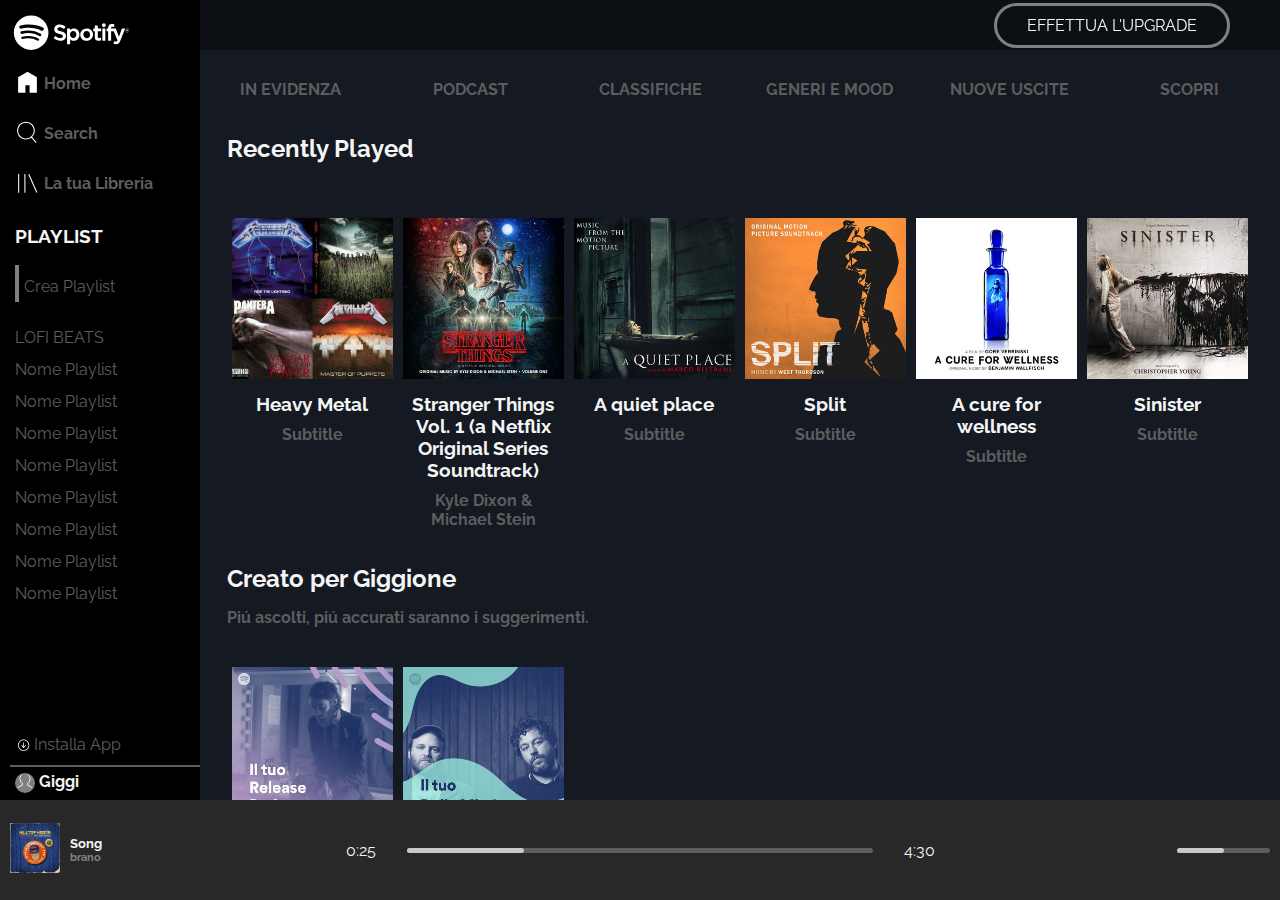
==== bonus/index.html @ 2e9497d9 "creata bonus con hover vari" ====
<!DOCTYPE html>
<html lang="en">
    <head>
        <meta charset="UTF-8">
        <meta http-equiv="X-UA-Compatible" content="IE=edge">
        <meta name="viewport" content="width=device-width, initial-scale=1.0">
        <title>Spotify Lettore Web</title>
        <link rel="icon" type="image/x-icon" href="./img/favicon.svg" />
        <link rel="stylesheet" href="https://cdnjs.cloudflare.com/ajax/libs/font-awesome/6.3.0/css/all.min.css" integrity="sha512-SzlrxWUlpfuzQ+pcUCosxcglQRNAq/DZjVsC0lE40xsADsfeQoEypE+enwcOiGjk/bSuGGKHEyjSoQ1zVisanQ==" crossorigin="anonymous" referrerpolicy="no-referrer" />
        <link href="https://fonts.googleapis.com/css2?family=Raleway:ital,wght@0,100;0,200;0,300;0,400;0,500;0,600;0,700;0,800;0,900;1,100;1,200;1,300;1,400;1,500;1,600;1,700;1,800;1,900&display=swap" rel="stylesheet">
        <link rel="stylesheet" href="./css/style.css" />

    </head>


    <body class="pos-rel">



        <!------------    MAIN   ------------>
        <main class="d-flex overflow-y-hidden">


            <!------------    aside   ------------>

            <aside id="side-bar" class="d-flex direction-column">
                
                <div id="top-bar" class="">
                   
                    <a id="logo" class="white-text" href="#">
                        <span class="">
                            <img src="./img/logo-small.svg" alt="logo-small" />
                        </span>
                        <span class="d-none"> 
                            <img src="./img/logo.svg" alt="logo" />
                        </span>
                        
                    </a>

                    <a id="home" href="#">
                        <span class="">
                            <img src="./img/home.svg" alt="Home-logo" />
                        </span>
                        <span class="d-none"> 
                            <h4>Home</h4>
                        </span>
                        
                    </a>

                    <a id="search" href="#">
                        <span class="">
                            <img src="./img/search.svg" alt="Search-logo" />
                        </span>
                        <span class="d-none"> 
                            <h4>Search</h4>
                        </span>
                    </a>

                    <a id="library" href="#">
                        <span class="">
                            <img src="./img/libreria.svg" alt="Library-logo" />
                        </span>
                        <span class="d-none"> 
                            <h4>La tua Libreria</h4>
                        </span>
                    </a>

                </div>
                
                <div id="playlist" class="d-none overflow-y-hidden">
                    
                    <h3 class="white-text">PLAYLIST</h3>

                    <a id="create-playlist" class="d-flex align-center" href="#">
                        <span>
                            <i class="fa-solid fa-plus bg-grey black-text"></i>
                        </span>
                        <span class="">Crea Playlist</span>
                    </a>

                    <ul class="scroll">

                        <li class=""> 
                            <a href="#">LOFI BEATS</a>
                        </li>

                        <li class=""> 
                            <a href="#">Nome Playlist</a>
                        </li>

                        <li class=""> 
                            <a href="#">Nome Playlist</a>
                        </li>

                        <li class=""> 
                            <a href="#">Nome Playlist</a>
                        </li>

                        <li class=""> 
                            <a href="#">Nome Playlist</a>
                        </li>

                        <li class=""> 
                            <a href="#">Nome Playlist</a>
                        </li>

                        <li class=""> 
                            <a href="#">Nome Playlist</a>
                        </li>

                        <li class=""> 
                            <a href="#">Nome Playlist</a>
                        </li>

                        <li class=""> 
                            <a href="#">Nome Playlist</a>
                        </li>

                    </ul>

                </div>

                <div id="bottom-bar" class="text-center">

                    <a href="#" id="download">
                        <span class="">
                            <img src="./img/download.svg" alt="download" />
                        </span>
                        <span class="d-none">Installa App</span>
                    </a>

                    <a href="#" id="user">
                        <span class="">
                            <img src="./img/profile.svg" alt="download" />
                        </span>
                        <span class="d-none white-text"><h4>Giggi</h4></span>
                    </a>

                </div>
               
            </aside>



            <!------------    content   ------------>

            <div id="content" class="scroll">

                <div class="call-to-action d-flex pos-fix">
                    <a class="btn white-text" href="#">EFFETTUA L'UPGRADE</a>
                </div>

                <nav>
                    <ul class="d-flex wrap justify-center text-center">

                        <li class="">
                            <a href="#" ><h3>IN EVIDENZA</h3></a>
                        </li>

                        <li class="">
                            <a href="#" ><h3>PODCAST</h3></a>
                        </li>

                        <li class="">
                            <a href="#" ><h3>CLASSIFICHE</h3></a>
                        </li>

                        <li class="">
                            <a href="#" ><h3>GENERI E MOOD</h3></a>
                        </li>

                        <li class="">
                            <a href="#" ><h3>NUOVE USCITE</h3></a>
                        </li>

                        <li class="">
                            <a href="#" ><h3>SCOPRI</h3></a>
                        </li>
                        
                    </ul>
                </nav>

                <div class="container">

                    <section id="recent">
                        
                        <a href="#">
                            <h2 class="white-text">Recently Played</h2>
                        </a>

                        <div class="row d-flex wrap">

                            <div class="col text-center">
                                
                                <a href="#">
                                    <div class="pos-rel w-100">
                                            
                                            <div class="layover">
                                                <i class="fa-solid fa-circle-play"></i>
                                            </div>
                                        
                                            <img class="w-100" src="./img/metal_lifting.jpg" alt="heavy-metal" />
                                    </div>

                                    <div class="white-text">
                                        <h3>Heavy Metal</h3>
                                    </div>
                                </a>

                                <div class="grey-dark-text">
                                    <a href="#">
                                        <h4>Subtitle</h4>
                                    </a>
                                </div>
                            </div>

                            <div class="col text-center">
                                
                                <a href="#">
                                    <div class="pos-rel w-100">
                                            
                                            <div class="layover">
                                                <i class="fa-solid fa-circle-play"></i>
                                            </div>
                                        <img class="w-100" src="./img/stranger.jpeg" alt="stranger-things" />
                                    </div>
                                    <div class="white-text">
                                        <h3>Stranger Things Vol. 1 (a Netflix Original Series Soundtrack)</h3>
                                    </div>
                                </a>

                                <div class="grey-dark-text">
                                    <a href="#">
                                        <h4>Kyle Dixon & Michael Stein</h4>
                                    </a>
                                </div>
                            </div>

                            <div class="col text-center">
                                
                                <a href="#">
                                    <div class="pos-rel w-100">
                                            
                                            <div class="layover">
                                                <i class="fa-solid fa-circle-play"></i>
                                            </div>
                                        <img class="w-100" src="./img/aquietplace.jpeg" alt="a-quite-place" />
                                    </div>
                                    <div class="white-text">
                                        <h3>A quiet place</h3>
                                    </div>
                                </a>

                                <div class="grey-dark-text">
                                    <a href="#">
                                        <h4>Subtitle</h4>
                                    </a>
                                </div>
                            </div>

                            <div class="col text-center">
                                
                                <a href="#">
                                    <div class="pos-rel w-100">
                                            
                                            <div class="layover">
                                                <i class="fa-solid fa-circle-play"></i>
                                            </div>
                                        <img class="w-100" src="./img/split.jpeg" alt="split" />
                                    </div>
                                    <div class="white-text">
                                        <h3>Split</h3>
                                    </div>
                                </a>

                                <div class="grey-dark-text">
                                    <a href="#">
                                        <h4>Subtitle</h4>
                                    </a>
                                </div>
                            </div>

                            <div class="col text-center">
                                
                                <a href="#">
                                    <div class="pos-rel w-100">
                                            
                                            <div class="layover">
                                                <i class="fa-solid fa-circle-play"></i>
                                            </div>
                                        <img class="w-100" src="./img/cure.jpeg" alt="cure" />
                                    </div>
                                    <div class="white-text">
                                        <h3>A cure for wellness</h3>
                                    </div>
                                </a>

                                <div class="grey-dark-text">
                                    <a href="#">
                                        <h4>Subtitle</h4>
                                    </a>
                                </div>
                            </div>

                            <div class="col text-center">
                                
                                <a href="#">
                                    <div class="pos-rel w-100">
                                            
                                            <div class="layover">
                                                <i class="fa-solid fa-circle-play"></i>
                                            </div>
                                        <img class="w-100" src="./img/sinister.jpeg" alt="sinister" />
                                    </div>
                                    <div class="white-text">
                                        <h3>Sinister</h3>
                                    </div>
                                </a>

                                <div class="grey-dark-text">
                                    <a href="#">
                                        <h4>Subtitle</h4>
                                    </a>
                                </div>
                            </div>



                        </div>

                        

                    </section>

                    <section id="for-u">

                        <a href="#">
                            <h2 class="white-text">Creato per Giggione</h2>
                        </a> 

                        <h4 class="grey-dark-text">Piú ascolti, piú accurati saranno i suggerimenti.</h4>
                        
                        <div class="row d-flex wrap">

                            <div class="col text-center">

                                <a href="#">
                                    <div class="pos-rel w-100">
                                            
                                            <div class="layover">
                                                <i class="fa-solid fa-circle-play"></i>
                                            </div>
                                        <img class="w-100" src="./img/radar.jpeg" alt="release-radar" />
                                    </div>

                                    <div class="white-text">
                                        <h3>Release Radar</h3>
                                    </div>
                                </a>

                            </div>

                            <div class="col text-center">

                                <a href="#">
                                    <div class="pos-rel w-100">
                                            
                                            <div class="layover">
                                                <i class="fa-solid fa-circle-play"></i>
                                            </div>
                                        <img class="w-100" src="./img/mixdaily.jpeg" alt="daily-mix-1" />
                                    </div>

                                    <div class="white-text">
                                        <h3>Daily Mix 1</h3>
                                    </div>
                                </a>

                            </div>

                        </div>
                        
                    </section>

                    <section id="popular">

                        <a href="#">
                            <h2 class="white-text">Artisti piú popolari</h2>
                        </a>

                        <h4 class="grey-dark-text">Piú ascolti, piú accurati saranno i suggerimenti.</h4>

                        <div class="row d-flex wrap">

                            <div class="col text-center">
                                <a href="#">
                                    <div class="pos-rel w-100">
                                            
                                            <div class="layover">
                                                <i class="fa-solid fa-circle-play"></i>
                                            </div>
                                        <img class="w-100 circular-frame" src="./img/youg.jpeg" alt="youg" />
                                    </div>
                                    <div class="white-text">
                                        <h3>Lana del Rey</h3>
                                    </div>
                                </a>
                            </div>

                            <div class="col text-center">
                                <a href="#">
                                    <div class="pos-rel w-100">
                                            
                                            <div class="layover">
                                                <i class="fa-solid fa-circle-play"></i>
                                            </div>
                                        <img class="w-100 circular-frame" src="./img/einaudi.jpeg" alt="einaudi" />
                                    </div>
                                    <div class="white-text">
                                        <h3>Einaudi</h3>
                                    </div>
                                </a>
                            </div>
                            
                        </div>

                        
                        
                    </section>
                    
                </div>

            </div>

        </main>
        


        <!------------    FOOTER   ------------>

        <footer class="d-flex space-between align-center">

            <div id="footer-left" class="d-flex align-center space-between">

                <div id="footer-cover" class="d-flex align-center">
                    <div>
                        <img class="" src="./img/player_left.jpg" alt="footer-cover">
                    </div>

                    <span class="jusify-self-start">
                        <a href="#">
                            <h5 class="white-text">Song</h5>
                        </a>
                        <a href="#">
                            <h6 class="grey-text">brano</h6>
                        </a>
                    </span>
                </div>  
                
                <div class="grey-text">
                    
                    <a href="#"> 
                        <i class="fa-regular fa-folder"></i>
                    </a>
                    
                    <a href="#"> 
                        <i class="fa-regular fa-heart"></i>
                    </a>

                </div>
            </div>
            
            <div id="footer-center" class="white-text text-center">

                <div id="controls" class="d-flex align-center justify-center">
                    <i class="fa-solid fa-shuffle"></i>
                    <i class="fa-solid fa-backward-step"></i>
                    <i class="fa-regular fa-circle-play"></i>
                    <i class="fa-solid fa-forward-step"></i>
                    <i class="fa-solid fa-rotate-right"></i>
                </div>

                <div id="time-bar" class="d-flex align-center space-between">
                    <div class="time-gone">0:25</div>

                    <div class="actual-time">

                        <div class="slider">
                            <div class="percent">
                                <div class="status"></div>
                            </div>
                        </div>

                    </div>

                    <div class="time-remain">4:30</div>
                    
                </div>
            </div>

            <div id="footer-right" class="d-flex space-between align-center grey-text">
                
                <div id="right-control">

                    <span class="">
                        <i class="fa-solid fa-list"></i>
                    </span>
                    
                    <span class="">
                        <i class="fa-solid fa-desktop"></i>
                    </span>

                    <span class="">
                        <i class="fa-solid fa-volume-high"></i>
                    </span>
                    
                </div>
                
                <div id="volume" class="d-flex justify-center">
                   
                    
                    <div class="slider">
                        <div class="percent">
                            <div class="status"></div>
                        </div>
                    </div>
                    
                </div>
            </div>
        </footer>

    </body>
</html>
---- bonus/css/style.css ----
/************************
       RESET RULES
************************/

*, *::before, *::after {
    margin: 0;
    padding: 0;
    box-sizing: border-box;
}

html{
    font-family: 'Raleway', sans-serif;
    min-height: 350px;
}

body{
    position: relative;
}

/************************
       DEBUG RULES
************************/

.debug-small-box{
    max-height: 20px;
    max-width: 200px;
    background-color: var(--green-acid-color);
}
.debug-medium-box{
    height: 300px;
    width: 300px;
    background-color:pink;
    padding:10px;
}

.border-debug-red{
    border: 1px dashed red;
}

.border-debug-green{
    border: 1px dashed rgb(6, 236, 6);
}

.debug-height-50{
    height: 50px;
}

/************************
       GLOBAL RULES
************************/

a {
    text-decoration: none;
    color: var(--dark-grey-color);
}




/************************
       UTILITY RULES
************************/

/*    color palette     */
:root{
    --black-color: #000000;
    --dark-blue-color: #141922;
    --light-black-color: #282828;
    --grey-color: #808080;
    --dark-grey-color: #5d5d5d;
    --light-grey-color: #c9c9c9;
    --white-color: #f5f5f5;
    --green-acid-color: #b8ff30;
    --layover-light-black: rgba(0, 0, 0, 0.4);

}


.white-text{
    color: var(--white-color);
}

.grey-dark-text{
    color: var(--dark-grey-color);
}

.black-text{
    color: var(--black-color);
}

.grey-text{
    color: var(--grey-color);
}

.bg-grey{
    background-color: var(--grey-color);
}

.d-flex{
    display: flex;
}

.direction-column{
    flex-direction: column;
}

.wrap{
    flex-wrap: wrap;
}

.scroll-x{
    overflow-x: auto;
}

.justify-center{
    justify-content: center;
}

.space-between{
    justify-content: space-between;
}

.jusify-self-start{
    justify-self: flex-start;
}

.align-center{
    align-items: center;
}

.d-none{
    display: none;
}

.pos-rel{
    position: relative;
}

.pos-fix{
    position: fixed;
}

.text-right{
    text-align: right;
}

.text-center{
    text-align: center;
}

.text-left{
    text-align: left;
}

.btn{
    margin-right: 50px;
    padding: 10px 30px;
    border: 3px solid var(--grey-color);
    border-radius: 50px;
    transition: scale 0.5s;
}

.middle-align{
    vertical-align: middle;
}

.container{
    width: 95%;
    margin: 0 auto;
}

.scroll{
    overflow-y: auto;
   
}

.overflow-y-hidden{
    overflow-y: hidden;
}

.w-100{
    width: 100%;
}

.h-100{
    height: 100%;
}



/************************
       STYLE RULES
************************/

/*main*/

main{
    height: calc(100vh - 100px);
}

/*side-bar*/

#side-bar{
    height:100%;
    width: 50px;
    background-color: var(--black-color);
    padding-top: 10px;
}

#top-bar{
    height: calc(100% - 60px);
    

}

#top-bar a{
    width: 100%;
    padding: 5px;
    display: inline-block;
    text-align: center;
}

#top-bar #logo img {
    height: 30px;
}

#top-bar #home img,
#top-bar #search img,
#top-bar #library img {
    width: 22px;
}

#bottom-bar{
    height: 60px;
}

#bottom-bar a {
    width: 100%;
    padding: 5px;
    display: inline-block;
}

#bottom-bar #download img {
    width: 15px;
}

#bottom-bar #user img {
    width: 20px;
    height: 20px;
    padding:1px;
    background-color: var(--grey-color);
    object-fit: cover;
    border-radius: 50%;
}



/*content*/

#content{
    width: calc(100% - 50px);
    background-color: var(--dark-blue-color);
}

.call-to-action{
    top:0;
    left: 50px;
    width: calc(100vw - 50px);
    background-color: var(--layover-light-black);
    height: 50px;
    z-index: 9999;
    justify-content: flex-end;
    align-items: center;
}

#content nav{
    margin-top:80px;
    
}

#content nav ul{
    list-style: none;
}

#content nav ul li{
    width: calc(100% / 4 - 10px);
    margin-left: 5px;
    margin-right: 5px;
    margin-bottom: 15px;
    font-size: 14px;
}

/*   section    */

section{
    margin-top:20px;
}

section a > h2 {
    margin-bottom: 15px;
    display: inline-block;
}

.col{
    width: calc(100% / 2 - 10px);
    margin-left: 5px;
    margin-right: 5px;
    margin-bottom: 15px;
    margin-top: 40px;
}

.col h3 {
    margin: 10px 0;

}


.col div.grey-dark-text{
    display: inline-block;
}

.circular-frame{
    border-radius: 50%;
    object-fit: cover;
}


/*footer*/

footer{
    width: 100%;
    height: 100px;
    background-color: var(--light-black-color);
}

#footer-left,
#footer-right {
    width: 190px;
    height: 100%;
    padding: 10px;
}

#footer-left i{
    margin-left: 5px;
}

#footer-cover{
    gap: 10px;
}

#footer-cover img{
    width: 50px;
}


#footer-center{
    width: calc(50% - 20px);
    margin: 0 10px;
}

#controls{
    height: 60%;
    font-size: 20px;
}

#footer-center i{
    margin-left: 7px;
}

#footer-center i:nth-child(3){
    font-size: 25px;
}

.time-gone,
.time-remain {
    width: 10%;
}

.actual-time{
    margin: 0 15px;
    width: calc(80% - 30px);
}

#right-control{
    width: 50%;
}

#footer-right i{
    font-size: 12px;
    padding: 0 3px;
}

#footer-right #volume{
    width: 60%;
}

#footer-right .percent {
    width: 50%;
}




/*regole barra*/

.slider{
    background-color: var(--dark-grey-color);
    height: 5px;
    width: 100%;
    margin: 20px 0;
    border-radius: 2.5px;
}

#time-bar .percent{
    width: 25%;
}

.percent{
    position: relative;
    background-color: var(--light-grey-color);
    height: 100%;
    border-radius: 2.5px;
}

.status{
    display: none;
    position: absolute;
    bottom:-4px;
    left:90%;
    height: 12px;
    width: 12px;
    border-radius: 50%;
    background-color: var(--grey-color);
}



/************************
    HOVER RULES
************************/

#side-bar a:hover,
#content nav a:hover,
#footer-left a:hover {
    color:var(--white-color);
    cursor: pointer;
}

.call-to-action .btn:hover,
.fa-circle-play:hover {
    scale: 1.1;
}

section .col  div.grey-dark-text:hover,
section  h2:first-child:hover,
#footer-left h6:hover {
    text-decoration: underline;
    cursor: pointer;
}

.layover{
    display: none;
    position: absolute;
    top: 0;
    left: 0;
    right: 0;
    bottom: 0;
    background-color: rgba(0, 0, 0, 0.5);
    font-size: 30px;
    color: var(--dark-grey-color);
}

#popular .layover{
    border-radius: 50%;
}

.row .col > a:hover .layover{
    display: flex;
    justify-content: center;
    align-items: center;
}

.slider:hover .percent{
    background-color: var(--green-acid-color);
}

.slider:hover .status {
    display:block;

}

.slider:hover{
    cursor: pointer;
}



/************************
    RESPONSIVE RULES
************************/



/*SMALL*/

@media screen and (min-width: 576px) {

    #side-bar{
        width: 200px;
        padding-left: 10px;
    }

    #content{
        width: calc(100% - 200px);
    }

    .call-to-action{
        left: 200px;
        width: calc(100vw - 200px);
    }

    #content nav ul li{
        width: calc(100% / 3 - 30px);
    }

    
    #side-bar img {
        vertical-align: middle;
    }


    /*     top-bar      */

    #top-bar{
        display: flex;
        flex-direction: column;
        height: 325px;
    }

    #top-bar > a {
        margin-bottom: 10px;
        height: 40px;
        text-align: left;
    }

    #top-bar > a > span,
    #bottom-bar > a > span{
        display: inline-block;
    }

    #top-bar #logo{
        padding-left: 3px;
        margin-bottom: 15px;
    }

    #top-bar > #logo > span:first-child{
        display: none;
    }

    #top-bar #logo img {
        height: 35px;
    }
    
    #top-bar #home img,
    #top-bar #search img,
    #top-bar #library img {
        width: 25px;
        padding-bottom: 5px;
    }


    /*    bottom-bar    */


    #bottom-bar{
        text-align: left;
        height: auto;
    }
    #bottom-bar > a {
        margin-bottom: 10px;
        height: 25px;
    }
    
    #bottom-bar #user{
        border-top: 2px solid var(--dark-grey-color);
    }

    /*    playlist    */

    #playlist {
        display: flex;
        height: 100%;
        flex-direction: column;
        min-height: 250px;
        padding-left: 5px;
        line-height: 2rem;
    }
    
    #playlist ul.scroll {
        overflow-y: auto;
        flex-grow: 1;
       
    }


    #create-playlist{
        margin: 1rem 0;
        gap: 5px;
    }
   

    #create-playlist i{
        padding: 0 2px;
        font-size: 2rem;
    }
}

/*MEDIUM*/

@media screen and (min-width: 768px) {
    
    #content nav ul li{
        width: calc(100% / 5 - 10px);
    }

    .col{
        width: calc(100% / 4 - 10px);
    }

}

/*LARGE*/

@media screen and (min-width: 992px) {
    #content nav ul li{
        width: calc(100% / 6 - 10px);
    }

    .col{
        width: calc(100% / 6 - 10px);
    }

}

@media screen and (max-height: 650px) {

    .call-to-action{
        display: none;
    }
}
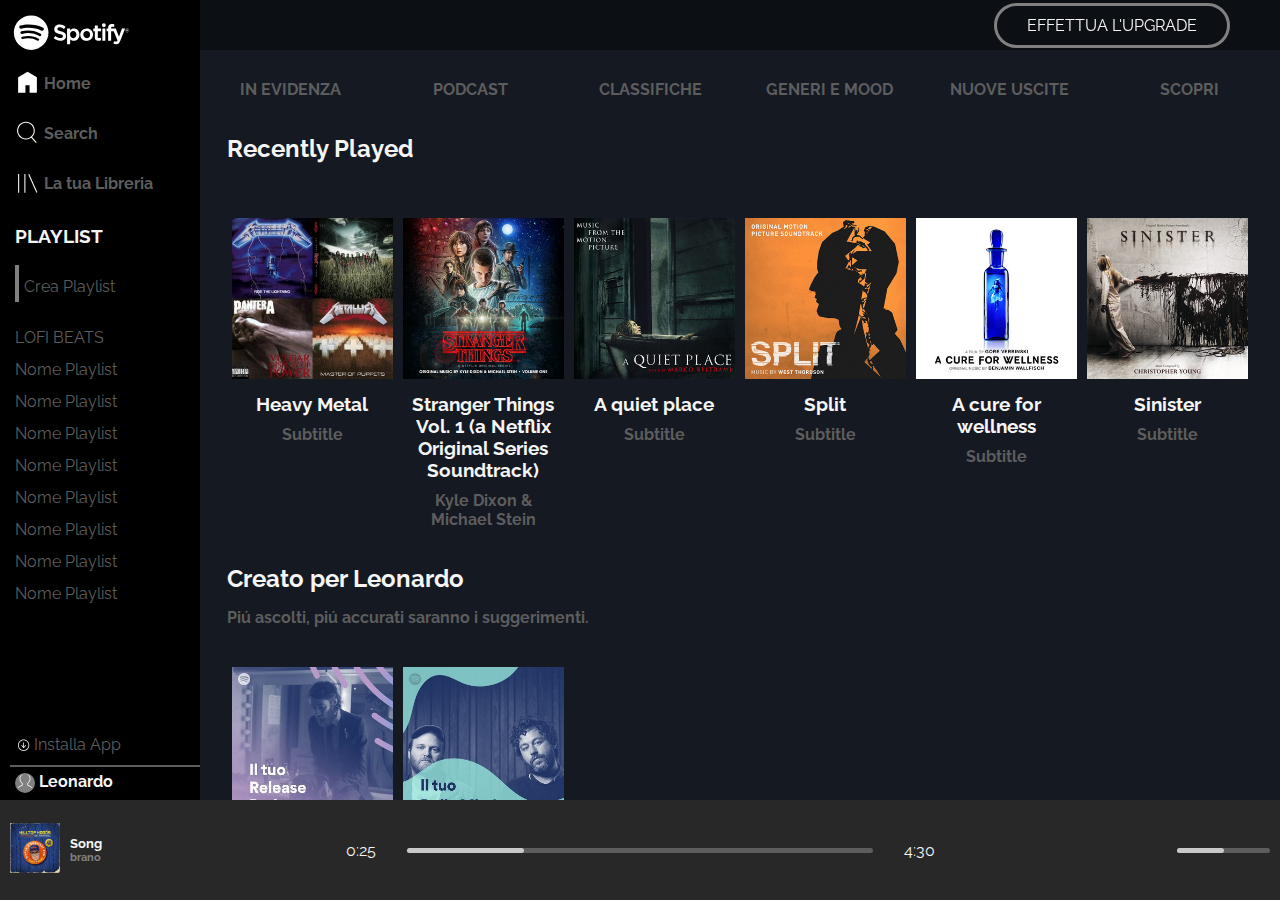
==== commit 3777b9e5: "cambio nome utente" ====
--- a/bonus/index.html
+++ b/bonus/index.html
@@ -1,13 +1,18 @@
 <!DOCTYPE html>
 <html lang="en">
+
     <head>
         <meta charset="UTF-8">
         <meta http-equiv="X-UA-Compatible" content="IE=edge">
         <meta name="viewport" content="width=device-width, initial-scale=1.0">
         <title>Spotify Lettore Web</title>
         <link rel="icon" type="image/x-icon" href="./img/favicon.svg" />
-        <link rel="stylesheet" href="https://cdnjs.cloudflare.com/ajax/libs/font-awesome/6.3.0/css/all.min.css" integrity="sha512-SzlrxWUlpfuzQ+pcUCosxcglQRNAq/DZjVsC0lE40xsADsfeQoEypE+enwcOiGjk/bSuGGKHEyjSoQ1zVisanQ==" crossorigin="anonymous" referrerpolicy="no-referrer" />
-        <link href="https://fonts.googleapis.com/css2?family=Raleway:ital,wght@0,100;0,200;0,300;0,400;0,500;0,600;0,700;0,800;0,900;1,100;1,200;1,300;1,400;1,500;1,600;1,700;1,800;1,900&display=swap" rel="stylesheet">
+        <link rel="stylesheet" href="https://cdnjs.cloudflare.com/ajax/libs/font-awesome/6.3.0/css/all.min.css"
+            integrity="sha512-SzlrxWUlpfuzQ+pcUCosxcglQRNAq/DZjVsC0lE40xsADsfeQoEypE+enwcOiGjk/bSuGGKHEyjSoQ1zVisanQ=="
+            crossorigin="anonymous" referrerpolicy="no-referrer" />
+        <link
+            href="https://fonts.googleapis.com/css2?family=Raleway:ital,wght@0,100;0,200;0,300;0,400;0,500;0,600;0,700;0,800;0,900;1,100;1,200;1,300;1,400;1,500;1,600;1,700;1,800;1,900&display=swap"
+            rel="stylesheet">
         <link rel="stylesheet" href="./css/style.css" />
 
     </head>
@@ -24,34 +29,34 @@
             <!------------    aside   ------------>
 
             <aside id="side-bar" class="d-flex direction-column">
-                
+
                 <div id="top-bar" class="">
-                   
+
                     <a id="logo" class="white-text" href="#">
                         <span class="">
                             <img src="./img/logo-small.svg" alt="logo-small" />
                         </span>
-                        <span class="d-none"> 
+                        <span class="d-none">
                             <img src="./img/logo.svg" alt="logo" />
                         </span>
-                        
+
                     </a>
 
                     <a id="home" href="#">
                         <span class="">
                             <img src="./img/home.svg" alt="Home-logo" />
                         </span>
-                        <span class="d-none"> 
+                        <span class="d-none">
                             <h4>Home</h4>
                         </span>
-                        
+
                     </a>
 
                     <a id="search" href="#">
                         <span class="">
                             <img src="./img/search.svg" alt="Search-logo" />
                         </span>
-                        <span class="d-none"> 
+                        <span class="d-none">
                             <h4>Search</h4>
                         </span>
                     </a>
@@ -60,15 +65,15 @@
                         <span class="">
                             <img src="./img/libreria.svg" alt="Library-logo" />
                         </span>
-                        <span class="d-none"> 
+                        <span class="d-none">
                             <h4>La tua Libreria</h4>
                         </span>
                     </a>
 
                 </div>
-                
+
                 <div id="playlist" class="d-none overflow-y-hidden">
-                    
+
                     <h3 class="white-text">PLAYLIST</h3>
 
                     <a id="create-playlist" class="d-flex align-center" href="#">
@@ -80,39 +85,39 @@
 
                     <ul class="scroll">
 
-                        <li class=""> 
+                        <li class="">
                             <a href="#">LOFI BEATS</a>
                         </li>
 
-                        <li class=""> 
-                            <a href="#">Nome Playlist</a>
-                        </li>
-
-                        <li class=""> 
-                            <a href="#">Nome Playlist</a>
-                        </li>
-
-                        <li class=""> 
-                            <a href="#">Nome Playlist</a>
-                        </li>
-
-                        <li class=""> 
-                            <a href="#">Nome Playlist</a>
-                        </li>
-
-                        <li class=""> 
-                            <a href="#">Nome Playlist</a>
-                        </li>
-
-                        <li class=""> 
-                            <a href="#">Nome Playlist</a>
-                        </li>
-
-                        <li class=""> 
-                            <a href="#">Nome Playlist</a>
-                        </li>
-
-                        <li class=""> 
+                        <li class="">
+                            <a href="#">Nome Playlist</a>
+                        </li>
+
+                        <li class="">
+                            <a href="#">Nome Playlist</a>
+                        </li>
+
+                        <li class="">
+                            <a href="#">Nome Playlist</a>
+                        </li>
+
+                        <li class="">
+                            <a href="#">Nome Playlist</a>
+                        </li>
+
+                        <li class="">
+                            <a href="#">Nome Playlist</a>
+                        </li>
+
+                        <li class="">
+                            <a href="#">Nome Playlist</a>
+                        </li>
+
+                        <li class="">
+                            <a href="#">Nome Playlist</a>
+                        </li>
+
+                        <li class="">
                             <a href="#">Nome Playlist</a>
                         </li>
 
@@ -133,11 +138,13 @@
                         <span class="">
                             <img src="./img/profile.svg" alt="download" />
                         </span>
-                        <span class="d-none white-text"><h4>Giggi</h4></span>
-                    </a>
-
-                </div>
-               
+                        <span class="d-none white-text">
+                            <h4>Leonardo</h4>
+                        </span>
+                    </a>
+
+                </div>
+
             </aside>
 
 
@@ -154,36 +161,48 @@
                     <ul class="d-flex wrap justify-center text-center">
 
                         <li class="">
-                            <a href="#" ><h3>IN EVIDENZA</h3></a>
-                        </li>
-
-                        <li class="">
-                            <a href="#" ><h3>PODCAST</h3></a>
-                        </li>
-
-                        <li class="">
-                            <a href="#" ><h3>CLASSIFICHE</h3></a>
-                        </li>
-
-                        <li class="">
-                            <a href="#" ><h3>GENERI E MOOD</h3></a>
-                        </li>
-
-                        <li class="">
-                            <a href="#" ><h3>NUOVE USCITE</h3></a>
-                        </li>
-
-                        <li class="">
-                            <a href="#" ><h3>SCOPRI</h3></a>
-                        </li>
-                        
+                            <a href="#">
+                                <h3>IN EVIDENZA</h3>
+                            </a>
+                        </li>
+
+                        <li class="">
+                            <a href="#">
+                                <h3>PODCAST</h3>
+                            </a>
+                        </li>
+
+                        <li class="">
+                            <a href="#">
+                                <h3>CLASSIFICHE</h3>
+                            </a>
+                        </li>
+
+                        <li class="">
+                            <a href="#">
+                                <h3>GENERI E MOOD</h3>
+                            </a>
+                        </li>
+
+                        <li class="">
+                            <a href="#">
+                                <h3>NUOVE USCITE</h3>
+                            </a>
+                        </li>
+
+                        <li class="">
+                            <a href="#">
+                                <h3>SCOPRI</h3>
+                            </a>
+                        </li>
+
                     </ul>
                 </nav>
 
                 <div class="container">
 
                     <section id="recent">
-                        
+
                         <a href="#">
                             <h2 class="white-text">Recently Played</h2>
                         </a>
@@ -191,15 +210,15 @@
                         <div class="row d-flex wrap">
 
                             <div class="col text-center">
-                                
-                                <a href="#">
-                                    <div class="pos-rel w-100">
-                                            
-                                            <div class="layover">
-                                                <i class="fa-solid fa-circle-play"></i>
-                                            </div>
-                                        
-                                            <img class="w-100" src="./img/metal_lifting.jpg" alt="heavy-metal" />
+
+                                <a href="#">
+                                    <div class="pos-rel w-100">
+
+                                        <div class="layover">
+                                            <i class="fa-solid fa-circle-play"></i>
+                                        </div>
+
+                                        <img class="w-100" src="./img/metal_lifting.jpg" alt="heavy-metal" />
                                     </div>
 
                                     <div class="white-text">
@@ -215,13 +234,13 @@
                             </div>
 
                             <div class="col text-center">
-                                
-                                <a href="#">
-                                    <div class="pos-rel w-100">
-                                            
-                                            <div class="layover">
-                                                <i class="fa-solid fa-circle-play"></i>
-                                            </div>
+
+                                <a href="#">
+                                    <div class="pos-rel w-100">
+
+                                        <div class="layover">
+                                            <i class="fa-solid fa-circle-play"></i>
+                                        </div>
                                         <img class="w-100" src="./img/stranger.jpeg" alt="stranger-things" />
                                     </div>
                                     <div class="white-text">
@@ -237,13 +256,13 @@
                             </div>
 
                             <div class="col text-center">
-                                
-                                <a href="#">
-                                    <div class="pos-rel w-100">
-                                            
-                                            <div class="layover">
-                                                <i class="fa-solid fa-circle-play"></i>
-                                            </div>
+
+                                <a href="#">
+                                    <div class="pos-rel w-100">
+
+                                        <div class="layover">
+                                            <i class="fa-solid fa-circle-play"></i>
+                                        </div>
                                         <img class="w-100" src="./img/aquietplace.jpeg" alt="a-quite-place" />
                                     </div>
                                     <div class="white-text">
@@ -259,13 +278,13 @@
                             </div>
 
                             <div class="col text-center">
-                                
-                                <a href="#">
-                                    <div class="pos-rel w-100">
-                                            
-                                            <div class="layover">
-                                                <i class="fa-solid fa-circle-play"></i>
-                                            </div>
+
+                                <a href="#">
+                                    <div class="pos-rel w-100">
+
+                                        <div class="layover">
+                                            <i class="fa-solid fa-circle-play"></i>
+                                        </div>
                                         <img class="w-100" src="./img/split.jpeg" alt="split" />
                                     </div>
                                     <div class="white-text">
@@ -281,13 +300,13 @@
                             </div>
 
                             <div class="col text-center">
-                                
-                                <a href="#">
-                                    <div class="pos-rel w-100">
-                                            
-                                            <div class="layover">
-                                                <i class="fa-solid fa-circle-play"></i>
-                                            </div>
+
+                                <a href="#">
+                                    <div class="pos-rel w-100">
+
+                                        <div class="layover">
+                                            <i class="fa-solid fa-circle-play"></i>
+                                        </div>
                                         <img class="w-100" src="./img/cure.jpeg" alt="cure" />
                                     </div>
                                     <div class="white-text">
@@ -303,13 +322,13 @@
                             </div>
 
                             <div class="col text-center">
-                                
-                                <a href="#">
-                                    <div class="pos-rel w-100">
-                                            
-                                            <div class="layover">
-                                                <i class="fa-solid fa-circle-play"></i>
-                                            </div>
+
+                                <a href="#">
+                                    <div class="pos-rel w-100">
+
+                                        <div class="layover">
+                                            <i class="fa-solid fa-circle-play"></i>
+                                        </div>
                                         <img class="w-100" src="./img/sinister.jpeg" alt="sinister" />
                                     </div>
                                     <div class="white-text">
@@ -328,28 +347,28 @@
 
                         </div>
 
-                        
+
 
                     </section>
 
                     <section id="for-u">
 
                         <a href="#">
-                            <h2 class="white-text">Creato per Giggione</h2>
-                        </a> 
+                            <h2 class="white-text">Creato per Leonardo</h2>
+                        </a>
 
                         <h4 class="grey-dark-text">Piú ascolti, piú accurati saranno i suggerimenti.</h4>
-                        
+
                         <div class="row d-flex wrap">
 
                             <div class="col text-center">
 
                                 <a href="#">
                                     <div class="pos-rel w-100">
-                                            
-                                            <div class="layover">
-                                                <i class="fa-solid fa-circle-play"></i>
-                                            </div>
+
+                                        <div class="layover">
+                                            <i class="fa-solid fa-circle-play"></i>
+                                        </div>
                                         <img class="w-100" src="./img/radar.jpeg" alt="release-radar" />
                                     </div>
 
@@ -364,10 +383,10 @@
 
                                 <a href="#">
                                     <div class="pos-rel w-100">
-                                            
-                                            <div class="layover">
-                                                <i class="fa-solid fa-circle-play"></i>
-                                            </div>
+
+                                        <div class="layover">
+                                            <i class="fa-solid fa-circle-play"></i>
+                                        </div>
                                         <img class="w-100" src="./img/mixdaily.jpeg" alt="daily-mix-1" />
                                     </div>
 
@@ -379,7 +398,7 @@
                             </div>
 
                         </div>
-                        
+
                     </section>
 
                     <section id="popular">
@@ -395,10 +414,10 @@
                             <div class="col text-center">
                                 <a href="#">
                                     <div class="pos-rel w-100">
-                                            
-                                            <div class="layover">
-                                                <i class="fa-solid fa-circle-play"></i>
-                                            </div>
+
+                                        <div class="layover">
+                                            <i class="fa-solid fa-circle-play"></i>
+                                        </div>
                                         <img class="w-100 circular-frame" src="./img/youg.jpeg" alt="youg" />
                                     </div>
                                     <div class="white-text">
@@ -410,10 +429,10 @@
                             <div class="col text-center">
                                 <a href="#">
                                     <div class="pos-rel w-100">
-                                            
-                                            <div class="layover">
-                                                <i class="fa-solid fa-circle-play"></i>
-                                            </div>
+
+                                        <div class="layover">
+                                            <i class="fa-solid fa-circle-play"></i>
+                                        </div>
                                         <img class="w-100 circular-frame" src="./img/einaudi.jpeg" alt="einaudi" />
                                     </div>
                                     <div class="white-text">
@@ -421,19 +440,19 @@
                                     </div>
                                 </a>
                             </div>
-                            
+
                         </div>
 
-                        
-                        
+
+
                     </section>
-                    
+
                 </div>
 
             </div>
 
         </main>
-        
+
 
 
         <!------------    FOOTER   ------------>
@@ -455,21 +474,21 @@
                             <h6 class="grey-text">brano</h6>
                         </a>
                     </span>
-                </div>  
-                
+                </div>
+
                 <div class="grey-text">
-                    
-                    <a href="#"> 
+
+                    <a href="#">
                         <i class="fa-regular fa-folder"></i>
                     </a>
-                    
-                    <a href="#"> 
+
+                    <a href="#">
                         <i class="fa-regular fa-heart"></i>
                     </a>
 
                 </div>
             </div>
-            
+
             <div id="footer-center" class="white-text text-center">
 
                 <div id="controls" class="d-flex align-center justify-center">
@@ -494,18 +513,18 @@
                     </div>
 
                     <div class="time-remain">4:30</div>
-                    
+
                 </div>
             </div>
 
             <div id="footer-right" class="d-flex space-between align-center grey-text">
-                
+
                 <div id="right-control">
 
                     <span class="">
                         <i class="fa-solid fa-list"></i>
                     </span>
-                    
+
                     <span class="">
                         <i class="fa-solid fa-desktop"></i>
                     </span>
@@ -513,21 +532,22 @@
                     <span class="">
                         <i class="fa-solid fa-volume-high"></i>
                     </span>
-                    
-                </div>
-                
-                <div id="volume" class="d-flex justify-center">
-                   
-                    
+
+                </div>
+
+                <div id="volume" class="d-none">
+
+
                     <div class="slider">
                         <div class="percent">
                             <div class="status"></div>
                         </div>
                     </div>
-                    
+
                 </div>
             </div>
         </footer>
 
     </body>
+
 </html>--- a/bonus/css/style.css
+++ b/bonus/css/style.css
@@ -613,7 +613,18 @@
         padding: 0 2px;
         font-size: 2rem;
     }
-}
+
+    /*    footer     */
+
+
+    #volume{
+        display: flex;
+        justify-content: center;
+    }
+}
+
+
+
 
 /*MEDIUM*/
 
